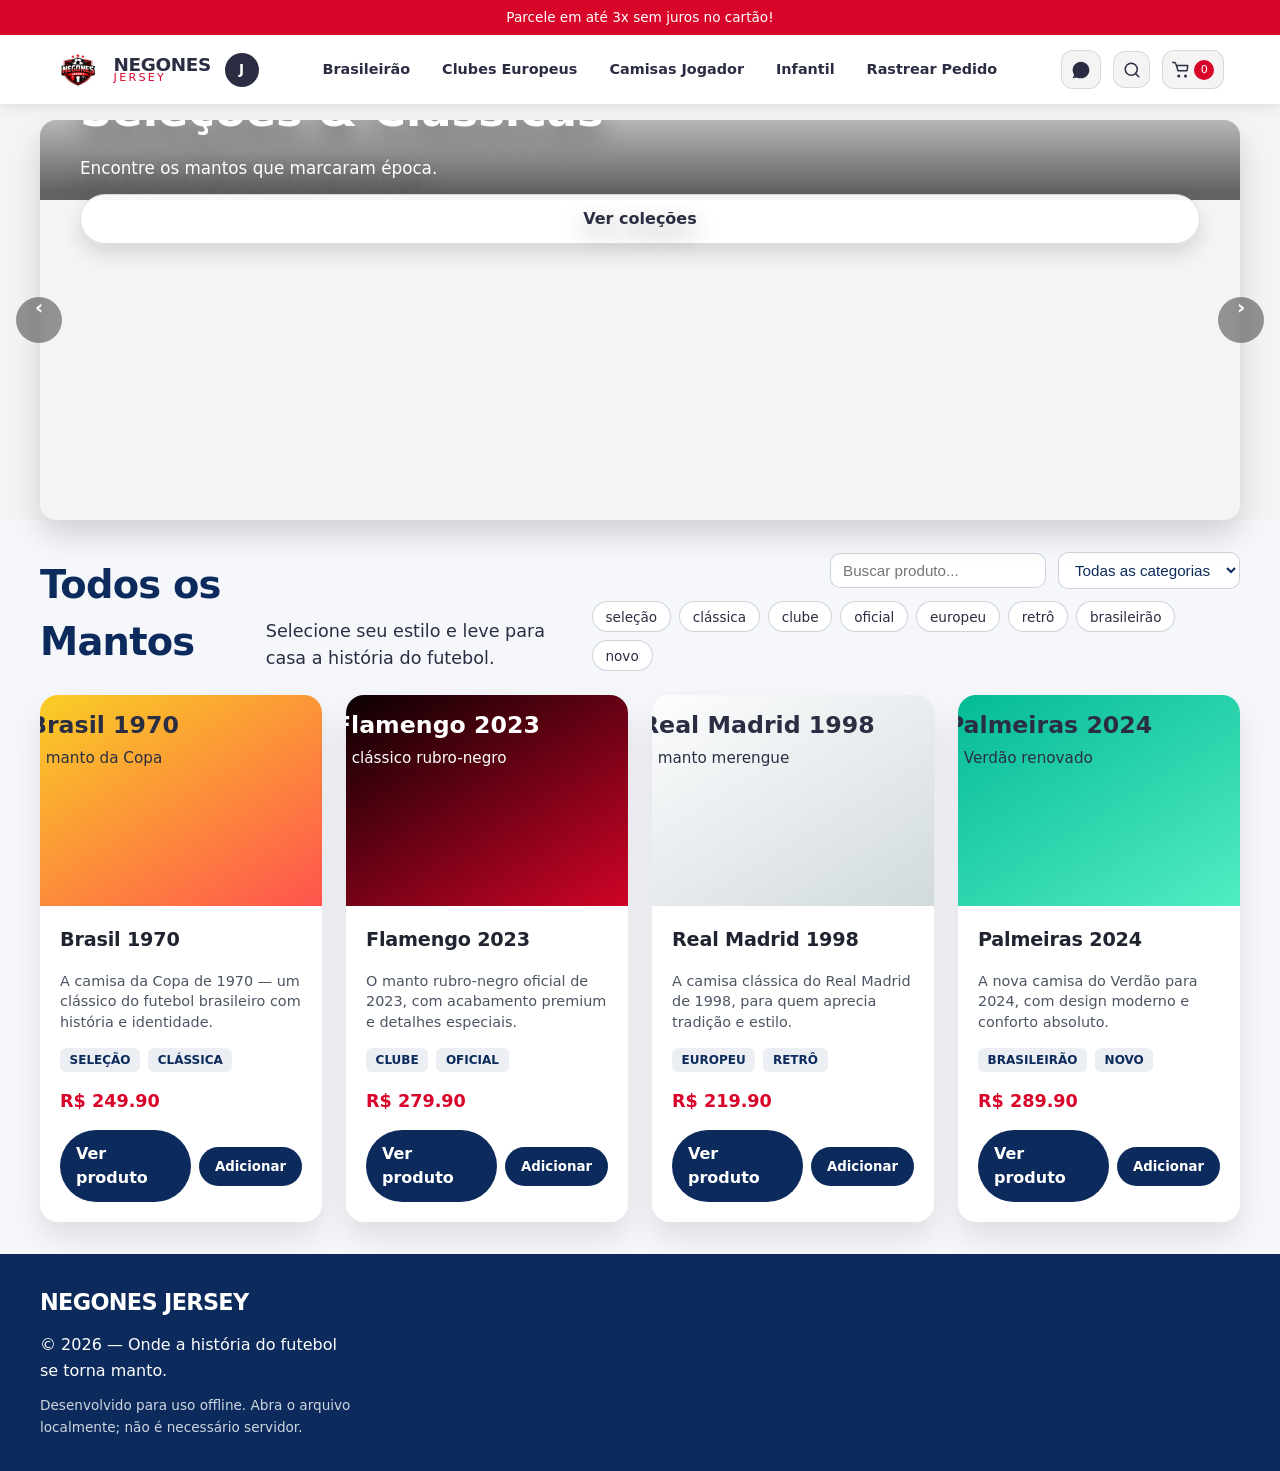
==== index.html @ 1c9c5e27 "Commit inicial" ====
<!DOCTYPE html>
<html lang="pt-BR">
<head>
    <meta charset="UTF-8">
    <meta name="viewport" content="width=device-width, initial-scale=1.0">
    <meta name="description" content="Negones Jersey - Loja offline de camisas retrô e oficiais. Visual elegante, rápido e pronto para abrir localmente.">
    <title>Negones Jersey | Premium Store</title>
    <link rel="stylesheet" href="css/base.css">
    <link rel="stylesheet" href="css/header.css">
    <link rel="stylesheet" href="css/hero.css">
    <link rel="stylesheet" href="css/products.css">
    <link rel="stylesheet" href="css/product-page.css">
    <link rel="stylesheet" href="css/cart.css">
    <link rel="stylesheet" href="css/footer.css">
</head>
<body>
    <!-- Header (fallback + component loader) -->
    <div id="component-header">
        <header class="site-header">
            <div class="topbar" aria-label="Promoção">
                Parcele em até 3x sem juros no cartão!
            </div>

            <div class="header-inner">
                <a class="brand" href="index.html">
                    <img src="assets/logos/NEGONES.png" alt="Negones Jersey" class="brand-image">
                    <div class="brand-logo">
                        <span class="brand-title">NEGONES</span>
                        <span class="brand-sub">JERSEY</span>
                    </div>
                    <span class="brand-badge" aria-hidden="true">J</span>
                </a>

                <button class="mobile-toggle" type="button" aria-label="Abrir menu" aria-expanded="false">
                    <span></span><span></span><span></span>
                </button>

                <nav class="main-nav" aria-label="Menu principal">
                    <ul class="menu">
                        <li class="menu-item has-submenu">
                            <a href="#" class="menu-link">Brasileirão</a>
                            <ul class="submenu">
                                <li><a href="#">Fluminense</a></li>
                                <li><a href="#">Flamengo</a></li>
                                <li><a href="#">Grêmio</a></li>
                                <li><a href="#">Cruzeiro</a></li>
                                <li><a href="#">Corinthians</a></li>
                                <li><a href="#">Palmeiras</a></li>
                            </ul>
                        </li>
                        <li class="menu-item has-submenu">
                            <a href="#" class="menu-link">Clubes Europeus</a>
                            <ul class="submenu">
                                <li><a href="#">Real Madrid</a></li>
                                <li><a href="#">Barcelona</a></li>
                                <li><a href="#">Bayern</a></li>
                            </ul>
                        </li>
                        <li class="menu-item"><a href="#" class="menu-link">Camisas Jogador</a></li>
                        <li class="menu-item"><a href="#" class="menu-link">Infantil</a></li>
                        <li class="menu-item"><a href="#" class="menu-link">Rastrear Pedido</a></li>
                    </ul>
                </nav>

                <div class="header-actions">
                    <a href="https://wa.me/559999999999" target="_blank" rel="noopener noreferrer" class="icon-btn" aria-label="WhatsApp">
                        <svg width="20" height="20" viewBox="0 0 24 24" fill="none" aria-hidden="true" xmlns="http://www.w3.org/2000/svg">
                            <path d="M17.472 14.382c-.297-.149-1.758-.867-2.03-.966-.273-.099-.472-.149-.672.15-.198.297-.767.966-.941 1.164-.173.198-.347.223-.644.074-.297-.149-1.255-.463-2.39-1.475-.883-.787-1.48-1.761-1.653-2.059-.173-.297-.018-.458.13-.606.134-.133.298-.347.447-.52.149-.173.198-.297.298-.495.099-.198.05-.372-.025-.52-.075-.149-.672-1.612-.92-2.207-.242-.579-.487-.5-.672-.51l-.573-.01c-.198 0-.52.074-.792.372s-1.04 1.016-1.04 2.479 1.065 2.876 1.213 3.074c.149.198 2.095 3.2 5.076 4.487.709.306 1.262.489 1.693.626.712.226 1.36.194 1.872.118.571-.085 1.758-.719 2.006-1.413.248-.695.248-1.29.173-1.414-.074-.123-.272-.198-.57-.347z" fill="currentColor"/>
                            <path fill-rule="evenodd" clip-rule="evenodd" d="M12 2C6.486 2 2 6.486 2 12c0 2.152.687 4.145 1.843 5.8L2 22l4.346-1.129C8.866 21.686 10.41 22 12 22c5.514 0 10-4.486 10-10S17.514 2 12 2z" fill="currentColor"/>
                        </svg>
                    </a>
                    <button class="icon-btn" type="button" aria-label="Buscar">
                        <svg width="18" height="18" viewBox="0 0 24 24" fill="none" aria-hidden="true" xmlns="http://www.w3.org/2000/svg">
                            <path d="M11 19C15.4183 19 19 15.4183 19 11C19 6.58172 15.4183 3 11 3C6.58172 3 3 6.58172 3 11C3 15.4183 6.58172 19 11 19Z" stroke="currentColor" stroke-width="2" stroke-linecap="round" stroke-linejoin="round"/>
                            <path d="M21 21L16.65 16.65" stroke="currentColor" stroke-width="2" stroke-linecap="round" stroke-linejoin="round"/>
                        </svg>
                    </button>
                    <button class="icon-btn" type="button" data-action="open-cart" aria-label="Ver carrinho">
                        <svg width="18" height="18" viewBox="0 0 24 24" fill="none" aria-hidden="true" xmlns="http://www.w3.org/2000/svg">
                            <path d="M6 6H21L20 13H8L6 6Z" stroke="currentColor" stroke-width="2" stroke-linecap="round" stroke-linejoin="round"/>
                            <path d="M6 6L4 2H1" stroke="currentColor" stroke-width="2" stroke-linecap="round" stroke-linejoin="round"/>
                            <path d="M9 21C9.55228 21 10 20.5523 10 20C10 19.4477 9.55228 19 9 19C8.44772 19 8 19.4477 8 20C8 20.5523 8.44772 21 9 21Z" stroke="currentColor" stroke-width="2" stroke-linecap="round" stroke-linejoin="round"/>
                            <path d="M18 21C18.5523 21 19 20.5523 19 20C19 19.4477 18.5523 19 18 19C17.4477 19 17 19.4477 17 20C17 20.5523 17.4477 21 18 21Z" stroke="currentColor" stroke-width="2" stroke-linecap="round" stroke-linejoin="round"/>
                        </svg>
                        <span class="cart-badge" aria-label="Itens no carrinho">0</span>
                    </button>
                </div>
            </div>
        </header>
    </div>

    <main class="main">
        <div id="component-banner">
            <section class="hero">
                <div class="hero-slider" data-slider>
                    <div class="slide slide--selections active" data-slide-index="0">
                        <div class="slide-overlay">
                            <h1>Seleções &amp; Clássicas</h1>
                            <p>Encontre os mantos que marcaram época.</p>
                            <a href="#produtos" class="btn">Ver coleções</a>
                        </div>
                    </div>
                    <div class="slide slide--brasileirao" data-slide-index="1">
                        <div class="slide-overlay">
                            <h1>Brasileirão &amp; Europeus</h1>
                            <p>Os principais clubes em destaque.</p>
                            <a href="#produtos" class="btn">Confira já</a>
                        </div>
                    </div>
                </div>
                <div class="slider-controls">
                    <button type="button" class="slider-btn prev" aria-label="Banner anterior"></button>
                    <button type="button" class="slider-btn next" aria-label="Próximo banner"></button>
                </div>
            </section>
        </div>

        <div id="component-products">
            <section id="produtos" class="products">
                <header class="products__header">
                    <h2 class="products__header-title">Todos os Mantos</h2>
                    <p class="products__header-subtext">Selecione seu estilo e leve para casa a história do futebol.</p>
                </header>

                <div class="products__grid" id="productGrid" aria-live="polite">
                    <p style="grid-column: 1/-1; text-align: center; color: #6c757d;">Carregando produtos...</p>
                </div>
            </section>
        </div>
    </main>

    <div id="component-cart-modal">
        <div id="cartModal" class="cart-modal" aria-hidden="true" role="dialog" aria-label="Carrinho de compras">
          <div class="cart-modal__backdrop" data-action="close-cart"></div>
          <div class="cart-modal__content" role="document">
            <header class="cart-modal__header">
              <h2 class="cart-modal__title">Carrinho</h2>
              <button type="button" class="cart-modal__close" data-action="close-cart" aria-label="Fechar">✕</button>
            </header>

            <div class="cart-modal__body">
              <div class="cart-items" aria-live="polite">
                <p class="muted">Seu carrinho está vazio.</p>
              </div>
            </div>

            <footer class="cart-modal__footer">
              <div class="cart-modal__totals">
                <span>Total:</span>
                <span class="cart-total">R$ 0,00</span>
              </div>
              <div class="cart-actions" style="margin-top: 1rem; display: flex; gap: 0.5rem; width: 100%;">
                <button type="button" class="btn btn-outline" data-action="clear-cart" style="flex:1;">Limpar</button>
                <button type="button" class="btn btn-primary" data-action="send-cart" style="flex:1;">Enviar pedido</button>
              </div>
            </footer>
          </div>
        </div>
    </div>

    <div id="component-footer">
        <footer class="footer">
            <div class="footer__inner">
                <div class="footer__brand">
                    <h3 class="footer__brand-title">NEGONES JERSEY</h3>
                    <p class="footer__brand-text">&copy; 2026 — Onde a história do futebol se torna manto.</p>
                    <p class="footer__brand-text" style="font-size: 0.85em; opacity: 0.8;">Desenvolvido para uso offline. Abra o arquivo localmente; não é necessário servidor.</p>
                </div>
            </div>
        </footer>
    </div>

    <script src="js/config.js"></script>
    <script src="js/products.js"></script>
    <script src="js/whatsapp.js"></script>
    <script src="js/cart.js"></script>
    <script src="js/filters.js"></script>
    <script src="js/product-page.js"></script>
    <script src="js/ui.js"></script>
    <script src="js/app.js"></script>
</body>
</html>
---- css/base.css ----
/* base.css - variáveis, tipografia e utilitários */
:root {
  --bg: #f4f4f7;
  --text: #1f2430;
  --muted: #4b5563;
  --brand: #d90429;
  --brand-dark: #2b2d42;
  --card: #ffffff;
  --shadow: rgba(0,0,0,0.12);
}

* {
  box-sizing: border-box;
}

body {
  margin: 0;
  font-family: ui-sans-serif, system-ui, -apple-system, BlinkMacSystemFont, "Segoe UI", Roboto, "Helvetica Neue", Arial, "Noto Sans", "Liberation Sans", sans-serif;
  color: var(--text);
  background: var(--bg);
  line-height: 1.5;
}

a {
  color: inherit;
  text-decoration: none;
}

a:hover {
  text-decoration: underline;
}

button {
  font-family: inherit;
}

.sr-only {
  position: absolute !important;
  width: 1px !important;
  height: 1px !important;
  padding: 0 !important;
  margin: -1px !important;
  overflow: hidden !important;
  clip: rect(0, 0, 0, 0) !important;
  white-space: nowrap !important;
  border: 0 !important;
}

/* Botões base */
.btn {
  display: inline-flex;
  align-items: center;
  justify-content: center;
  gap: 0.5rem;
  background: rgba(255, 255, 255, 0.95);
  color: var(--brand-dark);
  border-radius: 999px;
  padding: 0.75rem 1.25rem;
  border: 1px solid rgba(43, 45, 66, 0.15);
  font-weight: 700;
  text-decoration: none;
  box-shadow: 0 10px 20px rgba(0, 0, 0, 0.12);
  transition: transform 0.2s ease, box-shadow 0.2s ease;
}

.btn:hover {
  transform: translateY(-2px);
  box-shadow: 0 14px 24px rgba(0, 0, 0, 0.18);
}

.btn-primary {
  border: none;
  background: var(--brand);
  color: white;
  padding: 0.75rem;
  border-radius: 12px;
  cursor: pointer;
  transition: background 0.2s ease, transform 0.2s ease;
}

.btn-primary:hover {
  background: #b80423;
  transform: translateY(-1px);
}

.btn-outline {
  border: 1px solid rgba(43, 45, 66, 0.2);
  background: transparent;
  color: var(--brand-dark);
  padding: 0.75rem;
  border-radius: 12px;
  cursor: pointer;
  transition: background 0.2s ease, transform 0.2s ease;
}

.btn-outline:hover {
  background: rgba(43, 45, 66, 0.08);
  transform: translateY(-1px);
}

.btn-sm {
  padding: 0.5rem 0.85rem;
  font-size: 0.85rem;
}
---- css/header.css ----
/* header.css */
.topbar {
  background: var(--brand);
  color: white;
  font-size: 0.85rem;
  text-align: center;
  padding: 0.45rem 1rem;
}

.site-header {
  position: sticky;
  top: 0;
  z-index: 999;
  box-shadow: 0 2px 12px rgba(0, 0, 0, 0.1);
  background: white;
}

.header-inner {
  display: flex;
  align-items: center;
  justify-content: space-between;
  gap: 1.5rem;
  max-width: 1200px;
  margin: 0 auto;
  padding: 0.8rem 1rem;
}

.brand img {
  display: block;
}

.brand-image {
  height: 44px;
  width: auto;
  object-fit: contain;
}

.brand {
  display: flex;
  align-items: center;
  gap: 0.85rem;
  text-decoration: none;
}

.brand-logo {
  display: flex;
  flex-direction: column;
  line-height: 1;
}

.brand-title {
  font-weight: 900;
  font-size: 1.15rem;
  letter-spacing: -0.02em;
  color: var(--brand-dark);
}

.brand-sub {
  font-size: 0.7rem;
  letter-spacing: 0.2em;
  text-transform: uppercase;
  color: var(--brand);
  margin-top: -0.1rem;
}

.brand-badge {
  width: 34px;
  height: 34px;
  border-radius: 999px;
  background: var(--brand-dark);
  color: white;
  display: grid;
  place-items: center;
  font-weight: 700;
  font-size: 0.85rem;
}

.main-nav {
  flex: 1;
}

.menu {
  display: flex;
  flex-wrap: wrap;
  gap: 0.5rem;
  list-style: none;
  margin: 0;
  padding: 0;
  justify-content: center;
}

.menu-item {
  position: relative;
}

.menu-link {
  padding: 0.55rem 0.75rem;
  border-radius: 12px;
  display: inline-flex;
  align-items: center;
  gap: 0.25rem;
  color: var(--brand-dark);
  font-weight: 600;
  font-size: 0.9rem;
  transition: background 0.2s ease, color 0.2s ease;
}

.menu-link:hover {
  background: rgba(217, 4, 41, 0.12);
  color: var(--brand);
}

.submenu {
  position: absolute;
  top: 105%;
  left: 0;
  min-width: 180px;
  background: white;
  border: 1px solid rgba(0, 0, 0, 0.08);
  border-radius: 12px;
  box-shadow: 0 10px 25px rgba(0, 0, 0, 0.12);
  opacity: 0;
  transform: translateY(6px);
  pointer-events: none;
  transition: opacity 0.2s ease, transform 0.2s ease;
  padding: 0.5rem 0;
  z-index: 10;
}

.submenu li {
  padding: 0;
}

.submenu a {
  display: block;
  padding: 0.55rem 0.9rem;
  color: var(--text);
  font-size: 0.9rem;
}

.submenu a:hover {
  background: rgba(217, 4, 41, 0.12);
  color: var(--brand);
}

.menu-item:hover > .submenu {
  opacity: 1;
  transform: translateY(0);
  pointer-events: auto;
}

.header-actions {
  display: flex;
  align-items: center;
  gap: 0.75rem;
}

.icon-btn {
  background: rgba(43, 45, 66, 0.05);
  border: 1px solid rgba(43, 45, 66, 0.14);
  border-radius: 12px;
  padding: 0.55rem;
  display: inline-flex;
  align-items: center;
  justify-content: center;
  cursor: pointer;
  color: var(--brand-dark);
  transition: background 0.2s ease, transform 0.2s ease;
}

.icon-btn:hover {
  background: rgba(217, 4, 41, 0.1);
  transform: translateY(-1px);
}

.cart-badge {
  display: inline-flex;
  align-items: center;
  justify-content: center;
  min-width: 20px;
  height: 20px;
  font-size: 0.7rem;
  border-radius: 999px;
  padding: 0 0.4rem;
  margin-left: 0.25rem;
  background: var(--brand);
  color: white;
}

.mobile-toggle {
  border: none;
  background: transparent;
  cursor: pointer;
  display: none;
  padding: 0.5rem;
  border-radius: 12px;
}

.mobile-toggle span {
  display: block;
  height: 2px;
  width: 22px;
  background: var(--brand-dark);
  margin: 4px 0;
  border-radius: 2px;
  transition: transform 0.2s ease;
}

@media (max-width: 1000px) {
  .menu {
    display: none;
  }

  .mobile-toggle {
    display: inline-flex;
  }

  .main-nav.open .menu {
    display: flex;
    flex-direction: column;
    gap: 0.35rem;
    background: white;
    padding: 1rem;
    border-radius: 18px;
    position: absolute;
    top: 100%;
    left: 1rem;
    right: 1rem;
    box-shadow: 0 18px 35px rgba(0, 0, 0, 0.14);
  }

  .main-nav.open .submenu {
    position: relative;
    top: 0;
    transform: none;
    opacity: 1;
    pointer-events: auto;
    border: none;
    box-shadow: none;
    background: transparent;
    padding-left: 1rem;
  }

  .main-nav.open .submenu a {
    padding-left: 1rem;
  }
}

@media (max-width: 500px) {
  .header-inner {
    flex-wrap: wrap;
    justify-content: space-between;
  }

  .header-actions {
    gap: 0.5rem;
  }

  .topbar {
    font-size: 0.75rem;
  }
}
---- css/hero.css ----
/* hero.css */
.hero {
  position: relative;
  margin-top: 1rem;
}

.hero-slider {
  position: relative;
  overflow: hidden;
  border-radius: 16px;
  max-width: 1200px;
  margin: 0 auto;
  box-shadow: 0 15px 30px rgba(0, 0, 0, 0.15);
  min-height: 400px;
  width: 100%;
}

.slide {
  opacity: 0;
  position: absolute;
  inset: 0;
  transition: opacity 0.6s ease;
  display: grid;
  place-items: center;
  background-size: cover;
  background-position: center;
  background-repeat: no-repeat;
}

.slide.active {
  opacity: 1;
  position: relative;
}

.slide--selections {
  background: linear-gradient(135deg, rgba(217, 4, 41, 0.85) 0%, rgba(43, 45, 66, 0.85) 100%), url('../assets/images/banners/banner1.svg');
  background-size: cover;
  background-position: center;
}

.slide--brasileirao {
  background: linear-gradient(135deg, rgba(43, 45, 66, 0.85) 0%, rgba(12, 43, 92, 0.85) 100%), url('../assets/images/banners/banner2.svg');
  background-size: cover;
  background-position: center;
}

.slide-overlay {
  position: absolute;
  inset: 0;
  display: flex;
  flex-direction: column;
  justify-content: center;
  gap: 0.75rem;
  padding: 2.5rem;
  background: linear-gradient(180deg, rgba(0, 0, 0, 0.25) 0%, rgba(0, 0, 0, 0.6) 90%);
  color: white;
  text-shadow: 0 10px 25px rgba(0, 0, 0, 0.45);
}

.slide-overlay h1 {
  font-size: clamp(2rem, 3.5vw, 3rem);
  margin: 0;
}

.slide-overlay p {
  margin: 0;
  max-width: 480px;
  font-size: 1.05rem;
}

.slider-controls {
  position: absolute;
  inset: 0;
  display: flex;
  justify-content: space-between;
  align-items: center;
  padding: 1rem;
  pointer-events: none;
}

.slider-btn {
  width: 46px;
  height: 46px;
  border-radius: 999px;
  border: none;
  background: rgba(0, 0, 0, 0.4);
  cursor: pointer;
  backdrop-filter: blur(4px);
  pointer-events: auto;
  position: relative;
}

.slider-btn::before {
    content: "‹";
    position: absolute;
    inset: 0;
    margin: auto;
    font-size: 1.25rem;
    line-height: 1;
    color: white;
    font-weight: 600;
  }

  .slider-btn.next::before {
    content: "›";
  }

@media (max-width: 1000px) {
  .slider-controls {
    display: none;
  }

  .slide-overlay {
    padding: 1.5rem;
  }
}
---- css/products.css ----
/* products.css */

.products {
  padding: 2rem 1rem;
  background: #f5f7fb;
}

.products__header {
  display: flex;
  justify-content: space-between;
  align-items: flex-end;
  gap: 1rem;
  max-width: 1200px;
  margin: 0 auto 1.5rem;
}

.products__header-title {
  margin: 0;
  font-size: clamp(1.75rem, 3vw, 2.5rem);
  letter-spacing: -0.02em;
  color: #0c2b5c;
}

.products__header-subtext {
  color: #2b2d42;
  font-size: 1.1rem;
  margin: 0;
}

.products__filters {
  display: flex;
  flex-wrap: wrap;
  gap: 0.75rem;
  align-items: center;
  justify-content: flex-end;
}

.products__filters label {
  display: flex;
  gap: 0.25rem;
  align-items: center;
  font-size: 0.9rem;
  color: #2b2d42;
}

.products__filters input,
.products__filters select {
  padding: 0.5rem 0.75rem;
  border: 1px solid rgba(12, 43, 92, 0.2);
  border-radius: 10px;
  background: white;
  color: #0c2b5c;
  font-size: 0.95rem;
}

.products__grid {
  display: grid;
  grid-template-columns: repeat(auto-fit, minmax(240px, 1fr));
  gap: 1.5rem;
  max-width: 1200px;
  margin: 0 auto;
}

.badge {
  position: absolute;
  top: 1rem;
  left: 1rem;
  padding: 0.25rem 0.75rem;
  border-radius: 999px;
  background: #0c2b5c;
  color: white;
  font-size: 0.75rem;
  font-weight: 700;
  z-index: 10;
}
.badge-retro { background: #d90429; }
.badge-dark, .badge-oficial { background: #2b2d42; }
.badge-danger, .badge-classico { background: #e63946; }
.badge-info, .badge-novo { background: #457b9d; }

.products__filters .tags {
  display: flex;
  gap: 0.5rem;
  flex-wrap: wrap;
}
.tag-btn {
  padding: 0.4rem 0.8rem;
  border: 1px solid rgba(12, 43, 92, 0.2);
  border-radius: 999px;
  background: white;
  color: #2b2d42;
  font-size: 0.85rem;
  cursor: pointer;
  transition: all 0.2s;
}
.tag-btn.active, .tag-btn:hover {
  background: #0c2b5c;
  color: white;
  border-color: #0c2b5c;
}

.product-card {
  background: white;
  border-radius: 18px;
  overflow: hidden;
  box-shadow: 0 15px 30px rgba(0, 0, 0, 0.1);
  display: flex;
  flex-direction: column;
  transition: transform 0.25s ease, box-shadow 0.25s ease;
}

.product-card:hover {
  transform: translateY(-5px);
  box-shadow: 0 20px 30px rgba(0, 0, 0, 0.17);
}

.product-card__image {
  width: 100%;
  aspect-ratio: 4/3;
  object-fit: cover;
  background-size: cover;
  background-position: center;
}

.product-card__body {
  padding: 1.25rem;
  flex: 1;
  display: flex;
  flex-direction: column;
  gap: 1rem;
}

.product-card__title {
  margin: 0;
  font-size: 1.2rem;
  letter-spacing: -0.01em;
}

.product-card__sub {
  color: #4b5563;
  font-size: 0.9rem;
  margin: 0;
  line-height: 1.4;
}

.product-card__tags {
  display: flex;
  gap: 0.5rem;
  flex-wrap: wrap;
}

.product-card__tag {
  background: rgba(12, 43, 92, 0.08);
  color: #0c2b5c;
  padding: 0.2rem 0.6rem;
  border-radius: 6px;
  font-size: 0.75rem;
  font-weight: 600;
  text-transform: uppercase;
}

.product-card__price {
  margin: 0;
  font-size: 1.1rem;
  font-weight: 700;
  color: #d90429;
}

.product-card__actions {
  margin-top: auto;
  display: flex;
  justify-content: space-between;
  align-items: center;
  gap: 0.5rem;
}

.product-card__button {
  border: none;
  padding: 0.75rem 1rem;
  border-radius: 999px;
  background: #0c2b5c;
  color: white;
  font-weight: 600;
  cursor: pointer;
  transition: background 0.2s ease;
}

.product-card__button:hover {
  background: #081c3b;
}
---- css/product-page.css ----
/* product-page.css */

.product-page {
  padding: 2rem 1rem;
  max-width: 1100px;
  margin: 0 auto;
  background: #f5f7fb;
  min-height: 80vh;
}

.product-page__grid {
  display: grid;
  grid-template-columns: 1.2fr 1fr;
  gap: 2rem;
}

.product-images {
  display: flex;
  flex-direction: column;
  gap: 1rem;
}

.product-main-image {
  width: 100%;
  border-radius: 18px;
  aspect-ratio: 4 / 3;
  background-size: cover;
  background-position: center;
  background-color: white;
  box-shadow: 0 15px 30px rgba(0, 0, 0, 0.1);
}

.thumb {
  width: 80px;
  height: 80px;
  border-radius: 12px;
  border: 2px solid transparent;
  background-size: cover;
  background-position: center;
  cursor: pointer;
  transition: border-color 0.2s;
}

.thumb:hover {
  border-color: #0c2b5c;
}

.product-page__content {
  display: flex;
  flex-direction: column;
  gap: 1.25rem;
  background: white;
  padding: 2rem;
  border-radius: 18px;
  box-shadow: 0 15px 30px rgba(0, 0, 0, 0.1);
}

.product-page__title {
  margin: 0;
  font-size: clamp(2rem, 3vw, 2.5rem);
  color: #0c2b5c;
}

.product-page__meta {
  display: flex;
  gap: 1rem;
  flex-wrap: wrap;
  align-items: center;
}

.product-page__price {
  font-size: 1.25rem;
  font-weight: 700;
  color: #d90429;
}

.product-page__description {
  margin: 0;
  line-height: 1.6;
  color: #2b2d42;
}

.product-page__actions {
  display: flex;
  gap: 1rem;
  flex-wrap: wrap;
  align-items: center;
}

.product-page__select {
  flex: 1;
  padding: 0.8rem 1rem;
  border-radius: 999px;
  border: 1px solid rgba(12, 43, 92, 0.2);
  background: white;
  color: #0c2b5c;
  font-size: 1rem;
}

.product-page__quantity {
  width: 100px;
  padding: 0.8rem 1rem;
  border-radius: 999px;
  border: 1px solid rgba(12, 43, 92, 0.2);
  background: white;
  color: #0c2b5c;
  font-size: 1rem;
}

.product-page__button {
  flex: 1;
  min-width: 160px;
  padding: 0.9rem 1.2rem;
  border-radius: 999px;
  border: none;
  background: #0c2b5c;
  color: white;
  font-weight: 700;
  cursor: pointer;
}

.product-page__button:hover {
  background: #081c3b;
}

.product-page__meta-item {
  display: flex;
  gap: 0.5rem;
  align-items: center;
  font-size: 0.95rem;
  color: #2b2d42;
}

.product-page__meta-label {
  font-weight: 600;
}

@media (max-width: 900px) {
  .product-page__grid {
    grid-template-columns: 1fr;
  }
}
---- css/cart.css ----
/* cart.css */

.cart-modal {
  position: fixed;
  inset: 0;
  background: rgba(0, 0, 0, 0.55);
  display: none;
  justify-content: center;
  align-items: center;
  padding: 1rem;
  z-index: 9999;
}

.cart-modal.open {
  display: flex;
}

.cart-modal__backdrop {
  position: absolute;
  inset: 0;
  cursor: pointer;
  z-index: -1;
}

.cart-modal__content {
  width: min(580px, 100%);
  background: white;
  border-radius: 18px;
  overflow: hidden;
  box-shadow: 0 20px 40px rgba(0, 0, 0, 0.2);
  display: flex;
  flex-direction: column;
  max-height: 90vh;
}

.cart-modal__header {
  display: flex;
  justify-content: space-between;
  align-items: center;
  padding: 1.25rem 1.5rem;
  background: #0c2b5c;
  color: white;
}

.cart-modal__title {
  margin: 0;
  font-size: 1.25rem;
}

.cart-modal__close {
  background: transparent;
  border: none;
  color: white;
  font-size: 1.5rem;
  cursor: pointer;
}

.cart-modal__body {
  padding: 1.5rem;
  overflow: auto;
  flex: 1;
  background: #f4f7fc;
}

.cart-modal__list {
  list-style: none;
  padding: 0;
  margin: 0;
  display: grid;
  gap: 1rem;
}

.cart-item {
  display: grid;
  grid-template-columns: 58px 1fr auto;
  gap: 0.75rem;
  align-items: center;
  background: white;
  border-radius: 14px;
  padding: 0.75rem;
  box-shadow: 0 10px 20px rgba(0, 0, 0, 0.08);
}

.cart-item__image {
  width: 58px;
  height: 58px;
  border-radius: 12px;
  object-fit: cover;
}

.cart-item__details {
  display: flex;
  flex-direction: column;
  gap: 0.35rem;
}

.cart-item__name {
  font-weight: 700;
  margin: 0;
  color: #0c2b5c;
}

.cart-item__meta {
  display: flex;
  gap: 0.75rem;
  align-items: center;
  font-size: 0.85rem;
  color: #2b2d42;
}

.cart-item__meta span {
  display: inline-flex;
  gap: 0.25rem;
  align-items: center;
}

.cart-item__remove {
  border: none;
  background: transparent;
  color: #d90429;
  cursor: pointer;
  font-weight: 700;
}

.cart-modal__footer {
  padding: 1.5rem;
  display: flex;
  flex-direction: column;
  gap: 1rem;
  background: white;
  border-top: 1px solid rgba(12, 43, 92, 0.12);
}

.cart-modal__totals {
  display: flex;
  justify-content: space-between;
  font-size: 1rem;
  color: #2b2d42;
}

.cart-modal__totals span:last-child {
  font-weight: 700;
}



.cart-modal__empty {
  text-align: center;
  color: #2b2d42;
  padding: 2rem 0;
}

.cart-modal__empty strong {
  display: block;
  margin-top: 0.5rem;
}
---- css/footer.css ----
/* footer.css */

.footer {
  padding: 2rem 1rem;
  background: #0c2b5c;
  color: white;
}

.footer__inner {
  max-width: 1200px;
  margin: 0 auto;
  display: grid;
  grid-template-columns: repeat(auto-fit, minmax(200px, 1fr));
  gap: 1.5rem;
  align-items: start;
}

.footer__brand {
  display: flex;
  flex-direction: column;
  gap: 0.75rem;
}

.footer__brand-title {
  margin: 0;
  font-size: 1.4rem;
  letter-spacing: -0.03em;
}

.footer__brand-text {
  margin: 0;
  line-height: 1.6;
  max-width: 320px;
}

.footer__links {
  list-style: none;
  padding: 0;
  margin: 0;
}

.footer__links li {
  margin: 0.4rem 0;
}

.footer__links a {
  color: rgba(255, 255, 255, 0.9);
  text-decoration: none;
}

.footer__links a:hover {
  text-decoration: underline;
}

.footer__copyright {
  margin-top: 2rem;
  font-size: 0.85rem;
  opacity: 0.7;
}
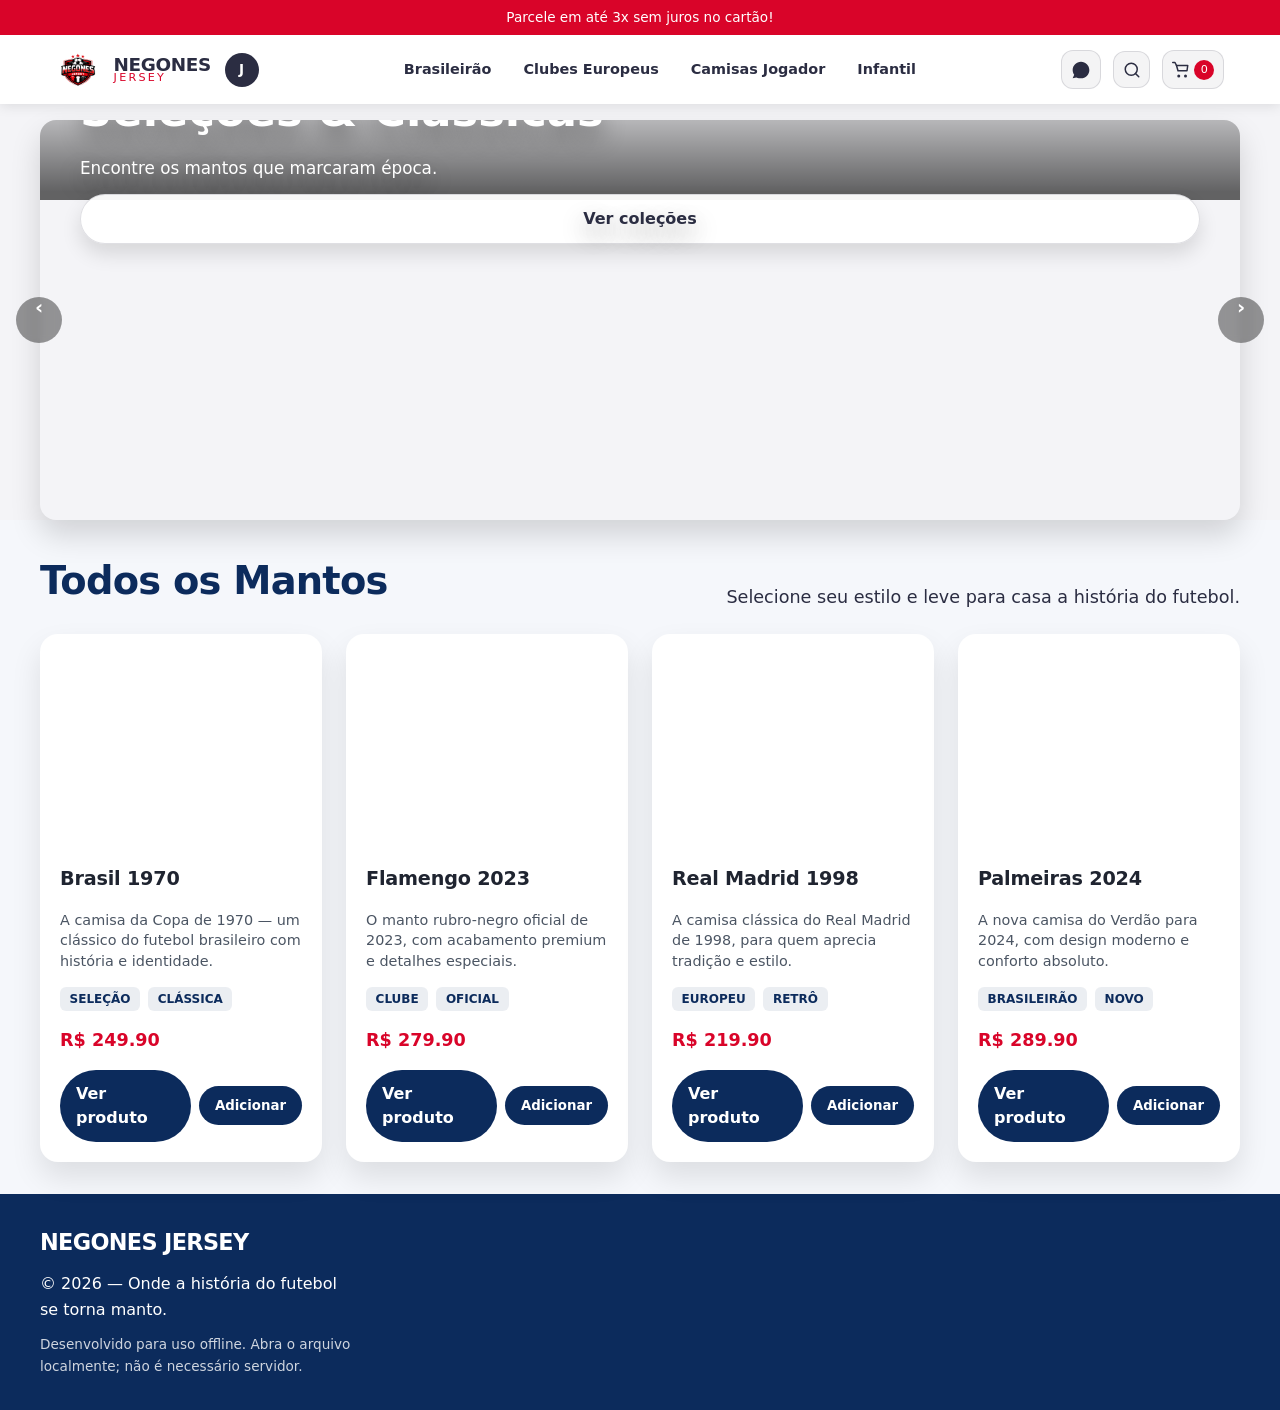
==== commit bb870c88: "feat: Initial commit" ====
--- a/index.html
+++ b/index.html
@@ -9,174 +9,24 @@
     <link rel="stylesheet" href="css/header.css">
     <link rel="stylesheet" href="css/hero.css">
     <link rel="stylesheet" href="css/products.css">
-    <link rel="stylesheet" href="css/product-page.css">
     <link rel="stylesheet" href="css/cart.css">
     <link rel="stylesheet" href="css/footer.css">
 </head>
 <body>
-    <!-- Header (fallback + component loader) -->
-    <div id="component-header">
-        <header class="site-header">
-            <div class="topbar" aria-label="Promoção">
-                Parcele em até 3x sem juros no cartão!
-            </div>
+    <div id="component-header"></div>
+    <main class="main">
+        <div id="component-banner"></div>
+        <div id="component-products"></div>
+    </main>
+    <div id="component-cart-modal"></div>
+    <div id="component-footer"></div>
 
-            <div class="header-inner">
-                <a class="brand" href="index.html">
-                    <img src="assets/logos/NEGONES.png" alt="Negones Jersey" class="brand-image">
-                    <div class="brand-logo">
-                        <span class="brand-title">NEGONES</span>
-                        <span class="brand-sub">JERSEY</span>
-                    </div>
-                    <span class="brand-badge" aria-hidden="true">J</span>
-                </a>
-
-                <button class="mobile-toggle" type="button" aria-label="Abrir menu" aria-expanded="false">
-                    <span></span><span></span><span></span>
-                </button>
-
-                <nav class="main-nav" aria-label="Menu principal">
-                    <ul class="menu">
-                        <li class="menu-item has-submenu">
-                            <a href="#" class="menu-link">Brasileirão</a>
-                            <ul class="submenu">
-                                <li><a href="#">Fluminense</a></li>
-                                <li><a href="#">Flamengo</a></li>
-                                <li><a href="#">Grêmio</a></li>
-                                <li><a href="#">Cruzeiro</a></li>
-                                <li><a href="#">Corinthians</a></li>
-                                <li><a href="#">Palmeiras</a></li>
-                            </ul>
-                        </li>
-                        <li class="menu-item has-submenu">
-                            <a href="#" class="menu-link">Clubes Europeus</a>
-                            <ul class="submenu">
-                                <li><a href="#">Real Madrid</a></li>
-                                <li><a href="#">Barcelona</a></li>
-                                <li><a href="#">Bayern</a></li>
-                            </ul>
-                        </li>
-                        <li class="menu-item"><a href="#" class="menu-link">Camisas Jogador</a></li>
-                        <li class="menu-item"><a href="#" class="menu-link">Infantil</a></li>
-                        <li class="menu-item"><a href="#" class="menu-link">Rastrear Pedido</a></li>
-                    </ul>
-                </nav>
-
-                <div class="header-actions">
-                    <a href="https://wa.me/559999999999" target="_blank" rel="noopener noreferrer" class="icon-btn" aria-label="WhatsApp">
-                        <svg width="20" height="20" viewBox="0 0 24 24" fill="none" aria-hidden="true" xmlns="http://www.w3.org/2000/svg">
-                            <path d="M17.472 14.382c-.297-.149-1.758-.867-2.03-.966-.273-.099-.472-.149-.672.15-.198.297-.767.966-.941 1.164-.173.198-.347.223-.644.074-.297-.149-1.255-.463-2.39-1.475-.883-.787-1.48-1.761-1.653-2.059-.173-.297-.018-.458.13-.606.134-.133.298-.347.447-.52.149-.173.198-.297.298-.495.099-.198.05-.372-.025-.52-.075-.149-.672-1.612-.92-2.207-.242-.579-.487-.5-.672-.51l-.573-.01c-.198 0-.52.074-.792.372s-1.04 1.016-1.04 2.479 1.065 2.876 1.213 3.074c.149.198 2.095 3.2 5.076 4.487.709.306 1.262.489 1.693.626.712.226 1.36.194 1.872.118.571-.085 1.758-.719 2.006-1.413.248-.695.248-1.29.173-1.414-.074-.123-.272-.198-.57-.347z" fill="currentColor"/>
-                            <path fill-rule="evenodd" clip-rule="evenodd" d="M12 2C6.486 2 2 6.486 2 12c0 2.152.687 4.145 1.843 5.8L2 22l4.346-1.129C8.866 21.686 10.41 22 12 22c5.514 0 10-4.486 10-10S17.514 2 12 2z" fill="currentColor"/>
-                        </svg>
-                    </a>
-                    <button class="icon-btn" type="button" aria-label="Buscar">
-                        <svg width="18" height="18" viewBox="0 0 24 24" fill="none" aria-hidden="true" xmlns="http://www.w3.org/2000/svg">
-                            <path d="M11 19C15.4183 19 19 15.4183 19 11C19 6.58172 15.4183 3 11 3C6.58172 3 3 6.58172 3 11C3 15.4183 6.58172 19 11 19Z" stroke="currentColor" stroke-width="2" stroke-linecap="round" stroke-linejoin="round"/>
-                            <path d="M21 21L16.65 16.65" stroke="currentColor" stroke-width="2" stroke-linecap="round" stroke-linejoin="round"/>
-                        </svg>
-                    </button>
-                    <button class="icon-btn" type="button" data-action="open-cart" aria-label="Ver carrinho">
-                        <svg width="18" height="18" viewBox="0 0 24 24" fill="none" aria-hidden="true" xmlns="http://www.w3.org/2000/svg">
-                            <path d="M6 6H21L20 13H8L6 6Z" stroke="currentColor" stroke-width="2" stroke-linecap="round" stroke-linejoin="round"/>
-                            <path d="M6 6L4 2H1" stroke="currentColor" stroke-width="2" stroke-linecap="round" stroke-linejoin="round"/>
-                            <path d="M9 21C9.55228 21 10 20.5523 10 20C10 19.4477 9.55228 19 9 19C8.44772 19 8 19.4477 8 20C8 20.5523 8.44772 21 9 21Z" stroke="currentColor" stroke-width="2" stroke-linecap="round" stroke-linejoin="round"/>
-                            <path d="M18 21C18.5523 21 19 20.5523 19 20C19 19.4477 18.5523 19 18 19C17.4477 19 17 19.4477 17 20C17 20.5523 17.4477 21 18 21Z" stroke="currentColor" stroke-width="2" stroke-linecap="round" stroke-linejoin="round"/>
-                        </svg>
-                        <span class="cart-badge" aria-label="Itens no carrinho">0</span>
-                    </button>
-                </div>
-            </div>
-        </header>
-    </div>
-
-    <main class="main">
-        <div id="component-banner">
-            <section class="hero">
-                <div class="hero-slider" data-slider>
-                    <div class="slide slide--selections active" data-slide-index="0">
-                        <div class="slide-overlay">
-                            <h1>Seleções &amp; Clássicas</h1>
-                            <p>Encontre os mantos que marcaram época.</p>
-                            <a href="#produtos" class="btn">Ver coleções</a>
-                        </div>
-                    </div>
-                    <div class="slide slide--brasileirao" data-slide-index="1">
-                        <div class="slide-overlay">
-                            <h1>Brasileirão &amp; Europeus</h1>
-                            <p>Os principais clubes em destaque.</p>
-                            <a href="#produtos" class="btn">Confira já</a>
-                        </div>
-                    </div>
-                </div>
-                <div class="slider-controls">
-                    <button type="button" class="slider-btn prev" aria-label="Banner anterior"></button>
-                    <button type="button" class="slider-btn next" aria-label="Próximo banner"></button>
-                </div>
-            </section>
-        </div>
-
-        <div id="component-products">
-            <section id="produtos" class="products">
-                <header class="products__header">
-                    <h2 class="products__header-title">Todos os Mantos</h2>
-                    <p class="products__header-subtext">Selecione seu estilo e leve para casa a história do futebol.</p>
-                </header>
-
-                <div class="products__grid" id="productGrid" aria-live="polite">
-                    <p style="grid-column: 1/-1; text-align: center; color: #6c757d;">Carregando produtos...</p>
-                </div>
-            </section>
-        </div>
-    </main>
-
-    <div id="component-cart-modal">
-        <div id="cartModal" class="cart-modal" aria-hidden="true" role="dialog" aria-label="Carrinho de compras">
-          <div class="cart-modal__backdrop" data-action="close-cart"></div>
-          <div class="cart-modal__content" role="document">
-            <header class="cart-modal__header">
-              <h2 class="cart-modal__title">Carrinho</h2>
-              <button type="button" class="cart-modal__close" data-action="close-cart" aria-label="Fechar">✕</button>
-            </header>
-
-            <div class="cart-modal__body">
-              <div class="cart-items" aria-live="polite">
-                <p class="muted">Seu carrinho está vazio.</p>
-              </div>
-            </div>
-
-            <footer class="cart-modal__footer">
-              <div class="cart-modal__totals">
-                <span>Total:</span>
-                <span class="cart-total">R$ 0,00</span>
-              </div>
-              <div class="cart-actions" style="margin-top: 1rem; display: flex; gap: 0.5rem; width: 100%;">
-                <button type="button" class="btn btn-outline" data-action="clear-cart" style="flex:1;">Limpar</button>
-                <button type="button" class="btn btn-primary" data-action="send-cart" style="flex:1;">Enviar pedido</button>
-              </div>
-            </footer>
-          </div>
-        </div>
-    </div>
-
-    <div id="component-footer">
-        <footer class="footer">
-            <div class="footer__inner">
-                <div class="footer__brand">
-                    <h3 class="footer__brand-title">NEGONES JERSEY</h3>
-                    <p class="footer__brand-text">&copy; 2026 — Onde a história do futebol se torna manto.</p>
-                    <p class="footer__brand-text" style="font-size: 0.85em; opacity: 0.8;">Desenvolvido para uso offline. Abra o arquivo localmente; não é necessário servidor.</p>
-                </div>
-            </div>
-        </footer>
-    </div>
-
+    <script src="js/whatsapp.js"></script>
     <script src="js/config.js"></script>
     <script src="js/products.js"></script>
-    <script src="js/whatsapp.js"></script>
+    <script src="js/ui.js"></script>
     <script src="js/cart.js"></script>
-    <script src="js/filters.js"></script>
     <script src="js/product-page.js"></script>
-    <script src="js/ui.js"></script>
     <script src="js/app.js"></script>
 </body>
-</html>
+</html>
--- a/css/header.css
+++ b/css/header.css
@@ -227,6 +227,8 @@
     left: 1rem;
     right: 1rem;
     box-shadow: 0 18px 35px rgba(0, 0, 0, 0.14);
+    max-height: calc(100vh - 80px);
+    overflow-y: auto;
   }
 
   .main-nav.open .submenu {
--- a/css/hero.css
+++ b/css/hero.css
@@ -33,13 +33,13 @@
 }
 
 .slide--selections {
-  background: linear-gradient(135deg, rgba(217, 4, 41, 0.85) 0%, rgba(43, 45, 66, 0.85) 100%), url('../assets/images/banners/banner1.svg');
+  background: linear-gradient(135deg, rgba(217, 4, 41, 0.85) 0%, rgba(43, 45, 66, 0.85) 100%), url('../assets/images/banner1.svg');
   background-size: cover;
   background-position: center;
 }
 
 .slide--brasileirao {
-  background: linear-gradient(135deg, rgba(43, 45, 66, 0.85) 0%, rgba(12, 43, 92, 0.85) 100%), url('../assets/images/banners/banner2.svg');
+  background: linear-gradient(135deg, rgba(43, 45, 66, 0.85) 0%, rgba(12, 43, 92, 0.85) 100%), url('../assets/images/banner2.svg');
   background-size: cover;
   background-position: center;
 }
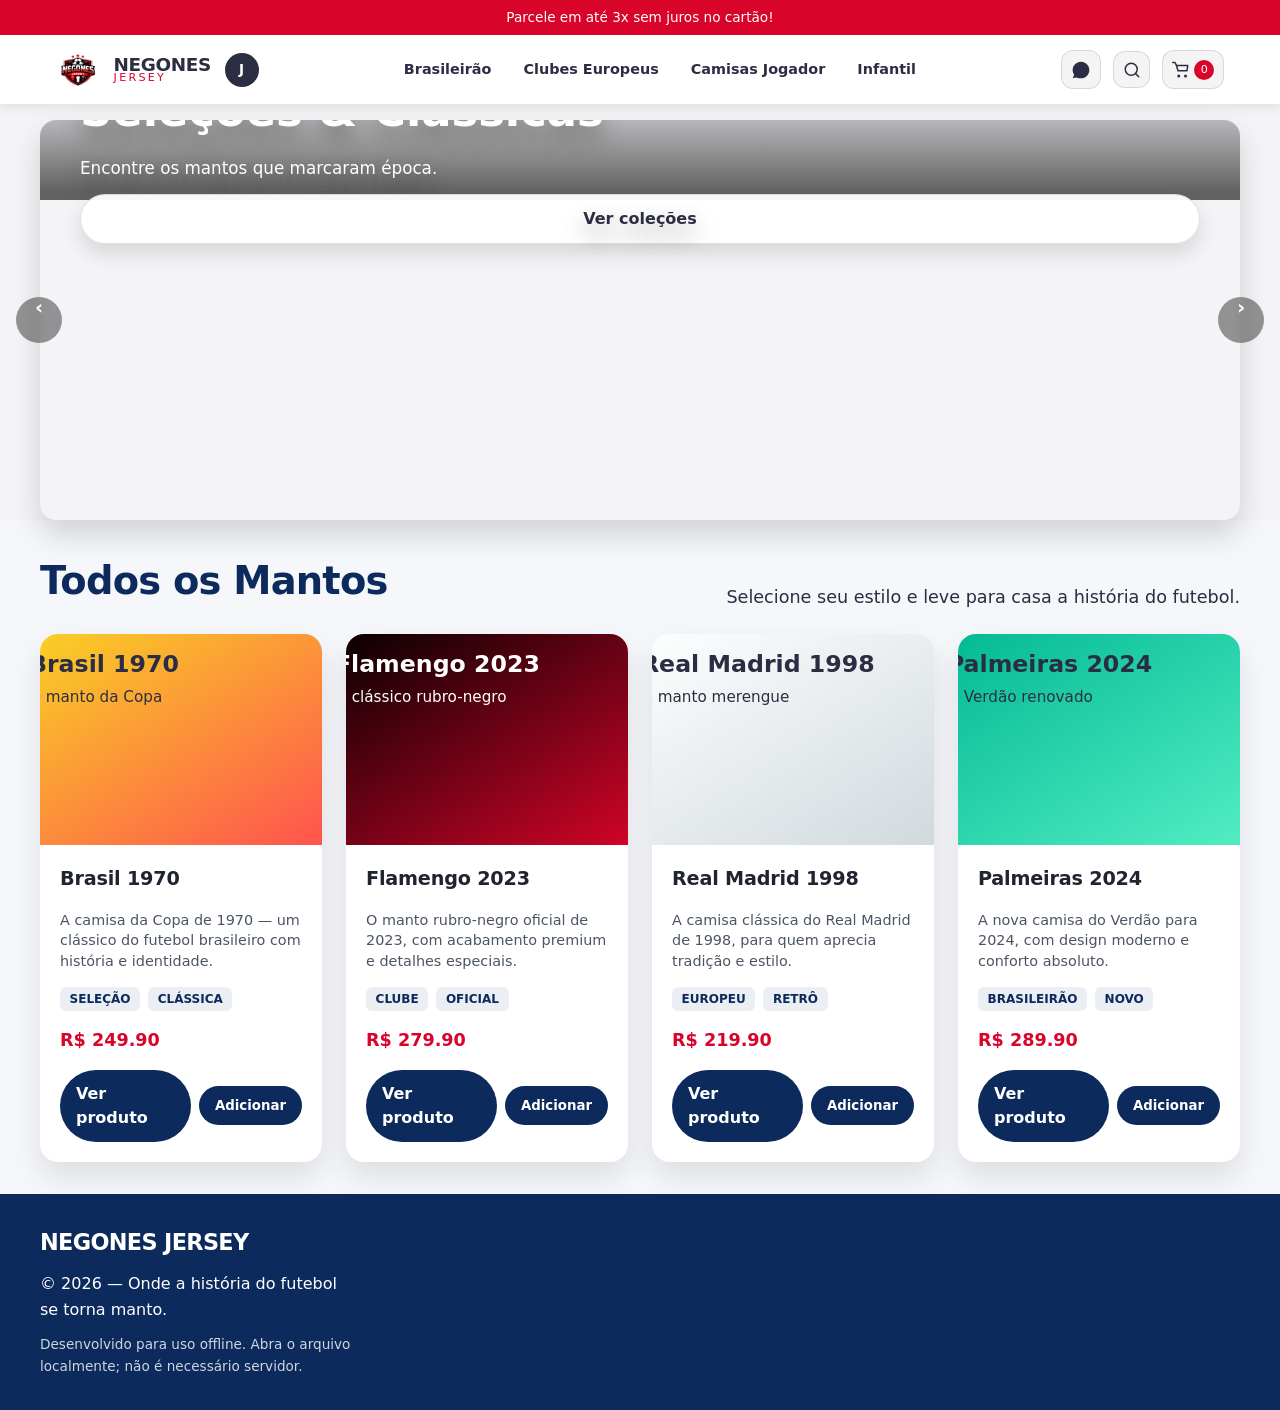
==== commit d6d6df85: "Fix offline rendering bugs, unify components, and fix image paths. - Unify all HTML components into " ====
--- a/index.html
+++ b/index.html
@@ -13,13 +13,148 @@
     <link rel="stylesheet" href="css/footer.css">
 </head>
 <body>
-    <div id="component-header"></div>
+    <div id="component-header">
+        <header class="site-header">
+            <div class="topbar" aria-label="Promoção">
+                Parcele em até 3x sem juros no cartão!
+            </div>
+            <div class="header-inner">
+                <a class="brand" href="index.html">
+                    <img src="assets/logos/NEGONES.png" alt="Negones Jersey" class="brand-image">
+                    <div class="brand-logo">
+                        <span class="brand-title">NEGONES</span>
+                        <span class="brand-sub">JERSEY</span>
+                    </div>
+                    <span class="brand-badge" aria-hidden="true">J</span>
+                </a>
+                <button class="mobile-toggle" type="button" aria-label="Abrir menu" aria-expanded="false">
+                    <span></span><span></span><span></span>
+                </button>
+                <nav class="main-nav" aria-label="Menu principal">
+                    <ul class="menu">
+                        <li class="menu-item has-submenu">
+                            <a href="#" class="menu-link">Brasileirão</a>
+                            <ul class="submenu">
+                                <li><a href="#">Fluminense</a></li>
+                                <li><a href="#">Flamengo</a></li>
+                                <li><a href="#">Grêmio</a></li>
+                                <li><a href="#">Cruzeiro</a></li>
+                                <li><a href="#">Corinthians</a></li>
+                                <li><a href="#">Palmeiras</a></li>
+                            </ul>
+                        </li>
+                        <li class="menu-item has-submenu">
+                            <a href="#" class="menu-link">Clubes Europeus</a>
+                            <ul class="submenu">
+                                <li><a href="#">Real Madrid</a></li>
+                                <li><a href="#">Barcelona</a></li>
+                                <li><a href="#">Bayern</a></li>
+                            </ul>
+                        </li>
+                        <li class="menu-item"><a href="#" class="menu-link">Camisas Jogador</a></li>
+                        <li class="menu-item"><a href="#" class="menu-link">Infantil</a></li>
+                    </ul>
+                </nav>
+                <div class="header-actions">
+                    <a href="https://wa.me/559999999999" target="_blank" rel="noopener noreferrer" class="icon-btn" aria-label="WhatsApp">
+                        <svg width="20" height="20" viewBox="0 0 24 24" fill="none" aria-hidden="true" xmlns="http://www.w3.org/2000/svg">
+                            <path d="M17.472 14.382c-.297-.149-1.758-.867-2.03-.966-.273-.099-.472-.149-.672.15-.198.297-.767.966-.941 1.164-.173.198-.347.223-.644.074-.297-.149-1.255-.463-2.39-1.475-.883-.787-1.48-1.761-1.653-2.059-.173-.297-.018-.458.13-.606.134-.133.298-.347.447-.52.149-.173.198-.297.298-.495.099-.198.05-.372-.025-.52-.075-.149-.672-1.612-.92-2.207-.242-.579-.487-.5-.672-.51l-.573-.01c-.198 0-.52.074-.792.372s-1.04 1.016-1.04 2.479 1.065 2.876 1.213 3.074c.149.198 2.095 3.2 5.076 4.487.709.306 1.262.489 1.693.626.712.226 1.36.194 1.872.118.571-.085 1.758-.719 2.006-1.413.248-.695.248-1.29.173-1.414-.074-.123-.272-.198-.57-.347z" fill="currentColor"/>
+                            <path fill-rule="evenodd" clip-rule="evenodd" d="M12 2C6.486 2 2 6.486 2 12c0 2.152.687 4.145 1.843 5.8L2 22l4.346-1.129C8.866 21.686 10.41 22 12 22c5.514 0 10-4.486 10-10S17.514 2 12 2z" fill="currentColor"/>
+                        </svg>
+                    </a>
+                    <button class="icon-btn" type="button" aria-label="Buscar">
+                        <svg width="18" height="18" viewBox="0 0 24 24" fill="none" aria-hidden="true" xmlns="http://www.w3.org/2000/svg">
+                            <path d="M11 19C15.4183 19 19 15.4183 19 11C19 6.58172 15.4183 3 11 3C6.58172 3 3 6.58172 3 11C3 15.4183 6.58172 19 11 19Z" stroke="currentColor" stroke-width="2" stroke-linecap="round" stroke-linejoin="round"/>
+                            <path d="M21 21L16.65 16.65" stroke="currentColor" stroke-width="2" stroke-linecap="round" stroke-linejoin="round"/>
+                        </svg>
+                    </button>
+                    <button class="icon-btn" type="button" data-action="open-cart" aria-label="Ver carrinho">
+                        <svg width="18" height="18" viewBox="0 0 24 24" fill="none" aria-hidden="true" xmlns="http://www.w3.org/2000/svg">
+                            <path d="M6 6H21L20 13H8L6 6Z" stroke="currentColor" stroke-width="2" stroke-linecap="round" stroke-linejoin="round"/>
+                            <path d="M6 6L4 2H1" stroke="currentColor" stroke-width="2" stroke-linecap="round" stroke-linejoin="round"/>
+                            <path d="M9 21C9.55228 21 10 20.5523 10 20C10 19.4477 9.55228 19 9 19C8.44772 19 8 19.4477 8 20C8 20.5523 8.44772 21 9 21Z" stroke="currentColor" stroke-width="2" stroke-linecap="round" stroke-linejoin="round"/>
+                            <path d="M18 21C18.5523 21 19 20.5523 19 20C19 19.4477 18.5523 19 18 19C17.4477 19 17 19.4477 17 20C17 20.5523 17.4477 21 18 21Z" stroke="currentColor" stroke-width="2" stroke-linecap="round" stroke-linejoin="round"/>
+                        </svg>
+                        <span class="cart-badge" aria-label="Itens no carrinho">0</span>
+                    </button>
+                </div>
+            </div>
+        </header>
+    </div>
     <main class="main">
-        <div id="component-banner"></div>
-        <div id="component-products"></div>
+        <div id="component-banner">
+            <section class="hero">
+                <div class="hero-slider" data-slider>
+                    <div class="slide slide--selections active" data-slide-index="0">
+                        <div class="slide-overlay">
+                            <h1>Seleções &amp; Clássicas</h1>
+                            <p>Encontre os mantos que marcaram época.</p>
+                            <a href="#produtos" class="btn">Ver coleções</a>
+                        </div>
+                    </div>
+                    <div class="slide slide--brasileirao" data-slide-index="1">
+                        <div class="slide-overlay">
+                            <h1>Brasileirão &amp; Europeus</h1>
+                            <p>Os principais clubes em destaque.</p>
+                            <a href="#produtos" class="btn">Confira já</a>
+                        </div>
+                    </div>
+                </div>
+                <div class="slider-controls">
+                    <button type="button" class="slider-btn prev" aria-label="Banner anterior"></button>
+                    <button type="button" class="slider-btn next" aria-label="Próximo banner"></button>
+                </div>
+            </section>
+        </div>
+        <div id="component-products">
+            <section id="produtos" class="products">
+                <header class="products__header">
+                    <h2 class="products__header-title">Todos os Mantos</h2>
+                    <p class="products__header-subtext">Selecione seu estilo e leve para casa a história do futebol.</p>
+                </header>
+                <div class="products__grid" id="productGrid" aria-live="polite">
+                    <p>Carregando produtos…</p>
+                </div>
+            </section>
+        </div>
     </main>
-    <div id="component-cart-modal"></div>
-    <div id="component-footer"></div>
+    <div id="component-cart-modal">
+        <div id="cartModal" class="cart-modal" aria-hidden="true" role="dialog" aria-label="Carrinho de compras">
+          <div class="cart-modal__backdrop" data-action="close-cart"></div>
+          <div class="cart-modal__content" role="document">
+            <header class="cart-modal__header">
+              <h2 class="cart-modal__title">Carrinho</h2>
+              <button type="button" class="cart-modal__close" data-action="close-cart" aria-label="Fechar">✕</button>
+            </header>
+            <div class="cart-modal__body">
+              <div class="cart-items" aria-live="polite">
+                <p class="muted">Seu carrinho está vazio.</p>
+              </div>
+            </div>
+            <footer class="cart-modal__footer">
+              <div class="cart-modal__totals">
+                <span>Total:</span>
+                <span class="cart-total">R$ 0,00</span>
+              </div>
+              <div class="cart-actions" style="margin-top: 1rem; display: flex; gap: 0.5rem; width: 100%;">
+                <button type="button" class="btn btn-outline" data-action="clear-cart" style="flex:1;">Limpar</button>
+                <button type="button" class="btn btn-primary" data-action="send-cart" style="flex:1;">Enviar pedido</button>
+              </div>
+            </footer>
+          </div>
+        </div>
+    </div>
+    <div id="component-footer">
+        <footer class="footer">
+            <div class="footer__inner">
+                <div class="footer__brand">
+                    <h3 class="footer__brand-title">NEGONES JERSEY</h3>
+                    <p class="footer__brand-text">&copy; 2026 — Onde a história do futebol se torna manto.</p>
+                    <p class="footer__brand-text" style="font-size: 0.85em; opacity: 0.8;">Desenvolvido para uso offline. Abra o arquivo localmente; não é necessário servidor.</p>
+                </div>
+            </div>
+        </footer>
+    </div>
 
     <script src="js/whatsapp.js"></script>
     <script src="js/config.js"></script>
@@ -29,4 +164,4 @@
     <script src="js/product-page.js"></script>
     <script src="js/app.js"></script>
 </body>
-</html>+</html>
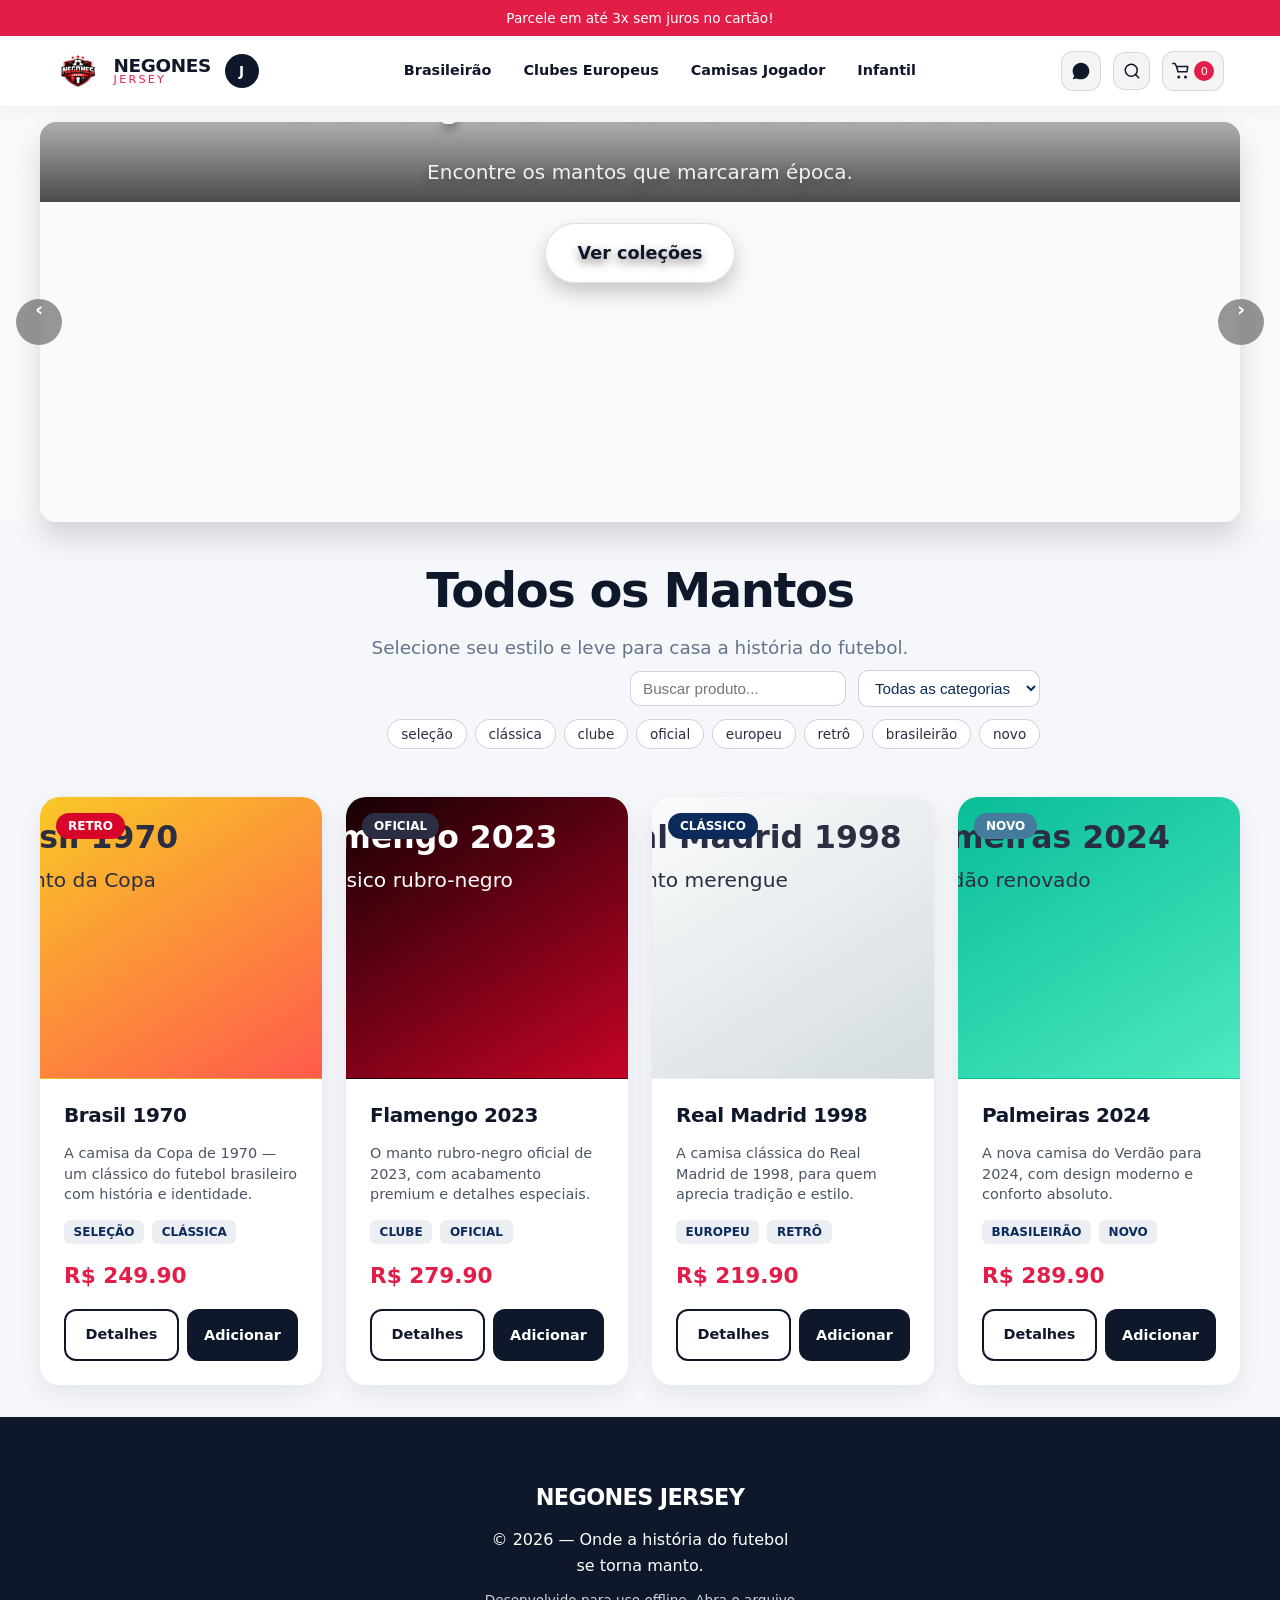
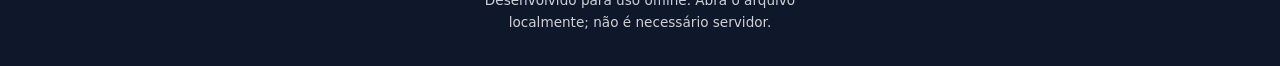
==== commit c23d3afd: "fix: Resolve offline CORS, layout issues, and missing files - Implement offline component rendering " ====
--- a/index.html
+++ b/index.html
@@ -13,155 +13,22 @@
     <link rel="stylesheet" href="css/footer.css">
 </head>
 <body>
-    <div id="component-header">
-        <header class="site-header">
-            <div class="topbar" aria-label="Promoção">
-                Parcele em até 3x sem juros no cartão!
-            </div>
-            <div class="header-inner">
-                <a class="brand" href="index.html">
-                    <img src="assets/logos/NEGONES.png" alt="Negones Jersey" class="brand-image">
-                    <div class="brand-logo">
-                        <span class="brand-title">NEGONES</span>
-                        <span class="brand-sub">JERSEY</span>
-                    </div>
-                    <span class="brand-badge" aria-hidden="true">J</span>
-                </a>
-                <button class="mobile-toggle" type="button" aria-label="Abrir menu" aria-expanded="false">
-                    <span></span><span></span><span></span>
-                </button>
-                <nav class="main-nav" aria-label="Menu principal">
-                    <ul class="menu">
-                        <li class="menu-item has-submenu">
-                            <a href="#" class="menu-link">Brasileirão</a>
-                            <ul class="submenu">
-                                <li><a href="#">Fluminense</a></li>
-                                <li><a href="#">Flamengo</a></li>
-                                <li><a href="#">Grêmio</a></li>
-                                <li><a href="#">Cruzeiro</a></li>
-                                <li><a href="#">Corinthians</a></li>
-                                <li><a href="#">Palmeiras</a></li>
-                            </ul>
-                        </li>
-                        <li class="menu-item has-submenu">
-                            <a href="#" class="menu-link">Clubes Europeus</a>
-                            <ul class="submenu">
-                                <li><a href="#">Real Madrid</a></li>
-                                <li><a href="#">Barcelona</a></li>
-                                <li><a href="#">Bayern</a></li>
-                            </ul>
-                        </li>
-                        <li class="menu-item"><a href="#" class="menu-link">Camisas Jogador</a></li>
-                        <li class="menu-item"><a href="#" class="menu-link">Infantil</a></li>
-                    </ul>
-                </nav>
-                <div class="header-actions">
-                    <a href="https://wa.me/559999999999" target="_blank" rel="noopener noreferrer" class="icon-btn" aria-label="WhatsApp">
-                        <svg width="20" height="20" viewBox="0 0 24 24" fill="none" aria-hidden="true" xmlns="http://www.w3.org/2000/svg">
-                            <path d="M17.472 14.382c-.297-.149-1.758-.867-2.03-.966-.273-.099-.472-.149-.672.15-.198.297-.767.966-.941 1.164-.173.198-.347.223-.644.074-.297-.149-1.255-.463-2.39-1.475-.883-.787-1.48-1.761-1.653-2.059-.173-.297-.018-.458.13-.606.134-.133.298-.347.447-.52.149-.173.198-.297.298-.495.099-.198.05-.372-.025-.52-.075-.149-.672-1.612-.92-2.207-.242-.579-.487-.5-.672-.51l-.573-.01c-.198 0-.52.074-.792.372s-1.04 1.016-1.04 2.479 1.065 2.876 1.213 3.074c.149.198 2.095 3.2 5.076 4.487.709.306 1.262.489 1.693.626.712.226 1.36.194 1.872.118.571-.085 1.758-.719 2.006-1.413.248-.695.248-1.29.173-1.414-.074-.123-.272-.198-.57-.347z" fill="currentColor"/>
-                            <path fill-rule="evenodd" clip-rule="evenodd" d="M12 2C6.486 2 2 6.486 2 12c0 2.152.687 4.145 1.843 5.8L2 22l4.346-1.129C8.866 21.686 10.41 22 12 22c5.514 0 10-4.486 10-10S17.514 2 12 2z" fill="currentColor"/>
-                        </svg>
-                    </a>
-                    <button class="icon-btn" type="button" aria-label="Buscar">
-                        <svg width="18" height="18" viewBox="0 0 24 24" fill="none" aria-hidden="true" xmlns="http://www.w3.org/2000/svg">
-                            <path d="M11 19C15.4183 19 19 15.4183 19 11C19 6.58172 15.4183 3 11 3C6.58172 3 3 6.58172 3 11C3 15.4183 6.58172 19 11 19Z" stroke="currentColor" stroke-width="2" stroke-linecap="round" stroke-linejoin="round"/>
-                            <path d="M21 21L16.65 16.65" stroke="currentColor" stroke-width="2" stroke-linecap="round" stroke-linejoin="round"/>
-                        </svg>
-                    </button>
-                    <button class="icon-btn" type="button" data-action="open-cart" aria-label="Ver carrinho">
-                        <svg width="18" height="18" viewBox="0 0 24 24" fill="none" aria-hidden="true" xmlns="http://www.w3.org/2000/svg">
-                            <path d="M6 6H21L20 13H8L6 6Z" stroke="currentColor" stroke-width="2" stroke-linecap="round" stroke-linejoin="round"/>
-                            <path d="M6 6L4 2H1" stroke="currentColor" stroke-width="2" stroke-linecap="round" stroke-linejoin="round"/>
-                            <path d="M9 21C9.55228 21 10 20.5523 10 20C10 19.4477 9.55228 19 9 19C8.44772 19 8 19.4477 8 20C8 20.5523 8.44772 21 9 21Z" stroke="currentColor" stroke-width="2" stroke-linecap="round" stroke-linejoin="round"/>
-                            <path d="M18 21C18.5523 21 19 20.5523 19 20C19 19.4477 18.5523 19 18 19C17.4477 19 17 19.4477 17 20C17 20.5523 17.4477 21 18 21Z" stroke="currentColor" stroke-width="2" stroke-linecap="round" stroke-linejoin="round"/>
-                        </svg>
-                        <span class="cart-badge" aria-label="Itens no carrinho">0</span>
-                    </button>
-                </div>
-            </div>
-        </header>
-    </div>
+    <div id="component-header"></div>
     <main class="main">
-        <div id="component-banner">
-            <section class="hero">
-                <div class="hero-slider" data-slider>
-                    <div class="slide slide--selections active" data-slide-index="0">
-                        <div class="slide-overlay">
-                            <h1>Seleções &amp; Clássicas</h1>
-                            <p>Encontre os mantos que marcaram época.</p>
-                            <a href="#produtos" class="btn">Ver coleções</a>
-                        </div>
-                    </div>
-                    <div class="slide slide--brasileirao" data-slide-index="1">
-                        <div class="slide-overlay">
-                            <h1>Brasileirão &amp; Europeus</h1>
-                            <p>Os principais clubes em destaque.</p>
-                            <a href="#produtos" class="btn">Confira já</a>
-                        </div>
-                    </div>
-                </div>
-                <div class="slider-controls">
-                    <button type="button" class="slider-btn prev" aria-label="Banner anterior"></button>
-                    <button type="button" class="slider-btn next" aria-label="Próximo banner"></button>
-                </div>
-            </section>
-        </div>
-        <div id="component-products">
-            <section id="produtos" class="products">
-                <header class="products__header">
-                    <h2 class="products__header-title">Todos os Mantos</h2>
-                    <p class="products__header-subtext">Selecione seu estilo e leve para casa a história do futebol.</p>
-                </header>
-                <div class="products__grid" id="productGrid" aria-live="polite">
-                    <p>Carregando produtos…</p>
-                </div>
-            </section>
-        </div>
+        <div id="component-banner"></div>
+        <div id="component-products"></div>
     </main>
-    <div id="component-cart-modal">
-        <div id="cartModal" class="cart-modal" aria-hidden="true" role="dialog" aria-label="Carrinho de compras">
-          <div class="cart-modal__backdrop" data-action="close-cart"></div>
-          <div class="cart-modal__content" role="document">
-            <header class="cart-modal__header">
-              <h2 class="cart-modal__title">Carrinho</h2>
-              <button type="button" class="cart-modal__close" data-action="close-cart" aria-label="Fechar">✕</button>
-            </header>
-            <div class="cart-modal__body">
-              <div class="cart-items" aria-live="polite">
-                <p class="muted">Seu carrinho está vazio.</p>
-              </div>
-            </div>
-            <footer class="cart-modal__footer">
-              <div class="cart-modal__totals">
-                <span>Total:</span>
-                <span class="cart-total">R$ 0,00</span>
-              </div>
-              <div class="cart-actions" style="margin-top: 1rem; display: flex; gap: 0.5rem; width: 100%;">
-                <button type="button" class="btn btn-outline" data-action="clear-cart" style="flex:1;">Limpar</button>
-                <button type="button" class="btn btn-primary" data-action="send-cart" style="flex:1;">Enviar pedido</button>
-              </div>
-            </footer>
-          </div>
-        </div>
-    </div>
-    <div id="component-footer">
-        <footer class="footer">
-            <div class="footer__inner">
-                <div class="footer__brand">
-                    <h3 class="footer__brand-title">NEGONES JERSEY</h3>
-                    <p class="footer__brand-text">&copy; 2026 — Onde a história do futebol se torna manto.</p>
-                    <p class="footer__brand-text" style="font-size: 0.85em; opacity: 0.8;">Desenvolvido para uso offline. Abra o arquivo localmente; não é necessário servidor.</p>
-                </div>
-            </div>
-        </footer>
-    </div>
+    <div id="component-cart-modal"></div>
+    <div id="component-footer"></div>
 
     <script src="js/whatsapp.js"></script>
     <script src="js/config.js"></script>
     <script src="js/products.js"></script>
+    <script src="js/components.js"></script>
     <script src="js/ui.js"></script>
     <script src="js/cart.js"></script>
+    <script src="js/filters.js"></script>
     <script src="js/product-page.js"></script>
     <script src="js/app.js"></script>
 </body>
-</html>
+</html>
--- a/css/base.css
+++ b/css/base.css
@@ -1,12 +1,12 @@
 /* base.css - variáveis, tipografia e utilitários */
 :root {
-  --bg: #f4f4f7;
-  --text: #1f2430;
-  --muted: #4b5563;
-  --brand: #d90429;
-  --brand-dark: #2b2d42;
+  --bg: #f8fafc;
+  --text: #0f172a;
+  --muted: #64748b;
+  --brand: #e11d48;
+  --brand-dark: #0f172a;
   --card: #ffffff;
-  --shadow: rgba(0,0,0,0.12);
+  --shadow: rgba(15, 23, 42, 0.08);
 }
 
 * {
--- a/css/header.css
+++ b/css/header.css
@@ -3,16 +3,18 @@
   background: var(--brand);
   color: white;
   font-size: 0.85rem;
+  font-weight: 500;
   text-align: center;
-  padding: 0.45rem 1rem;
+  padding: 0.5rem 1rem;
 }
 
 .site-header {
   position: sticky;
   top: 0;
   z-index: 999;
-  box-shadow: 0 2px 12px rgba(0, 0, 0, 0.1);
-  background: white;
+  box-shadow: 0 4px 16px rgba(15, 23, 42, 0.05);
+  background: rgba(255, 255, 255, 0.95);
+  backdrop-filter: blur(8px);
 }
 
 .header-inner {
--- a/css/hero.css
+++ b/css/hero.css
@@ -50,22 +50,36 @@
   display: flex;
   flex-direction: column;
   justify-content: center;
-  gap: 0.75rem;
+  align-items: center;
+  text-align: center;
+  gap: 1.25rem;
   padding: 2.5rem;
-  background: linear-gradient(180deg, rgba(0, 0, 0, 0.25) 0%, rgba(0, 0, 0, 0.6) 90%);
+  background: linear-gradient(180deg, rgba(0, 0, 0, 0.3) 0%, rgba(0, 0, 0, 0.7) 100%);
   color: white;
-  text-shadow: 0 10px 25px rgba(0, 0, 0, 0.45);
+  text-shadow: 0 4px 10px rgba(0, 0, 0, 0.5);
 }
 
 .slide-overlay h1 {
-  font-size: clamp(2rem, 3.5vw, 3rem);
+  font-size: clamp(2.5rem, 5vw, 4rem);
   margin: 0;
+  font-weight: 800;
+  letter-spacing: -0.02em;
 }
 
 .slide-overlay p {
   margin: 0;
-  max-width: 480px;
-  font-size: 1.05rem;
+  max-width: 600px;
+  font-size: 1.25rem;
+  font-weight: 400;
+  opacity: 0.9;
+}
+
+.slide-overlay .btn {
+  margin-top: 1rem;
+  padding: 1rem 2rem;
+  font-size: 1.1rem;
+  border-radius: 999px;
+  box-shadow: 0 10px 20px rgba(0,0,0,0.2);
 }
 
 .slider-controls {
--- a/css/products.css
+++ b/css/products.css
@@ -7,24 +7,27 @@
 
 .products__header {
   display: flex;
-  justify-content: space-between;
-  align-items: flex-end;
-  gap: 1rem;
-  max-width: 1200px;
-  margin: 0 auto 1.5rem;
+  flex-direction: column;
+  align-items: center;
+  text-align: center;
+  gap: 0.5rem;
+  max-width: 800px;
+  margin: 0 auto 3rem;
 }
 
 .products__header-title {
   margin: 0;
-  font-size: clamp(1.75rem, 3vw, 2.5rem);
-  letter-spacing: -0.02em;
-  color: #0c2b5c;
+  font-size: clamp(2rem, 4vw, 3rem);
+  font-weight: 800;
+  letter-spacing: -0.03em;
+  color: var(--brand-dark);
 }
 
 .products__header-subtext {
-  color: #2b2d42;
-  font-size: 1.1rem;
-  margin: 0;
+  color: var(--muted);
+  font-size: 1.15rem;
+  margin: 0;
+  max-width: 600px;
 }
 
 .products__filters {
@@ -100,30 +103,32 @@
 }
 
 .product-card {
-  background: white;
-  border-radius: 18px;
+  position: relative;
+  background: var(--card);
+  border-radius: 20px;
   overflow: hidden;
-  box-shadow: 0 15px 30px rgba(0, 0, 0, 0.1);
+  box-shadow: 0 8px 24px var(--shadow);
   display: flex;
   flex-direction: column;
-  transition: transform 0.25s ease, box-shadow 0.25s ease;
+  transition: transform 0.3s cubic-bezier(0.175, 0.885, 0.32, 1.275), box-shadow 0.3s ease;
 }
 
 .product-card:hover {
-  transform: translateY(-5px);
-  box-shadow: 0 20px 30px rgba(0, 0, 0, 0.17);
+  transform: translateY(-8px);
+  box-shadow: 0 20px 40px rgba(0, 0, 0, 0.15);
 }
 
 .product-card__image {
   width: 100%;
-  aspect-ratio: 4/3;
+  aspect-ratio: 1;
   object-fit: cover;
   background-size: cover;
   background-position: center;
+  border-bottom: 1px solid rgba(0,0,0,0.05);
 }
 
 .product-card__body {
-  padding: 1.25rem;
+  padding: 1.5rem;
   flex: 1;
   display: flex;
   flex-direction: column;
@@ -132,8 +137,11 @@
 
 .product-card__title {
   margin: 0;
-  font-size: 1.2rem;
-  letter-spacing: -0.01em;
+  font-size: 1.25rem;
+  font-weight: 800;
+  letter-spacing: -0.02em;
+  color: var(--brand-dark);
+  line-height: 1.2;
 }
 
 .product-card__sub {
@@ -161,30 +169,43 @@
 
 .product-card__price {
   margin: 0;
-  font-size: 1.1rem;
-  font-weight: 700;
-  color: #d90429;
+  font-size: 1.35rem;
+  font-weight: 800;
+  color: var(--brand);
 }
 
 .product-card__actions {
   margin-top: auto;
   display: flex;
-  justify-content: space-between;
-  align-items: center;
   gap: 0.5rem;
 }
 
 .product-card__button {
+  flex: 1;
   border: none;
-  padding: 0.75rem 1rem;
-  border-radius: 999px;
-  background: #0c2b5c;
-  color: white;
-  font-weight: 600;
+  padding: 0.85rem 1rem;
+  border-radius: 12px;
+  background: var(--brand-dark);
+  color: white;
+  font-weight: 700;
+  font-size: 0.9rem;
+  text-align: center;
   cursor: pointer;
-  transition: background 0.2s ease;
+  transition: background 0.2s ease, transform 0.2s ease;
 }
 
 .product-card__button:hover {
-  background: #081c3b;
-}
+  background: #1a1b28;
+  transform: translateY(-2px);
+}
+
+.product-card__button--outline {
+  background: transparent;
+  color: var(--brand-dark);
+  border: 2px solid var(--brand-dark);
+}
+
+.product-card__button--outline:hover {
+  background: var(--brand-dark);
+  color: white;
+}
--- a/css/cart.css
+++ b/css/cart.css
@@ -38,7 +38,7 @@
   justify-content: space-between;
   align-items: center;
   padding: 1.25rem 1.5rem;
-  background: #0c2b5c;
+  background: var(--brand-dark);
   color: white;
 }
 
--- a/css/footer.css
+++ b/css/footer.css
@@ -1,23 +1,25 @@
 /* footer.css */
 
 .footer {
-  padding: 2rem 1rem;
-  background: #0c2b5c;
+  padding: 4rem 1rem 2rem;
+  background: var(--brand-dark);
   color: white;
+  text-align: center;
 }
 
 .footer__inner {
   max-width: 1200px;
   margin: 0 auto;
-  display: grid;
-  grid-template-columns: repeat(auto-fit, minmax(200px, 1fr));
+  display: flex;
+  flex-direction: column;
+  align-items: center;
   gap: 1.5rem;
-  align-items: start;
 }
 
 .footer__brand {
   display: flex;
   flex-direction: column;
+  align-items: center;
   gap: 0.75rem;
 }
 
